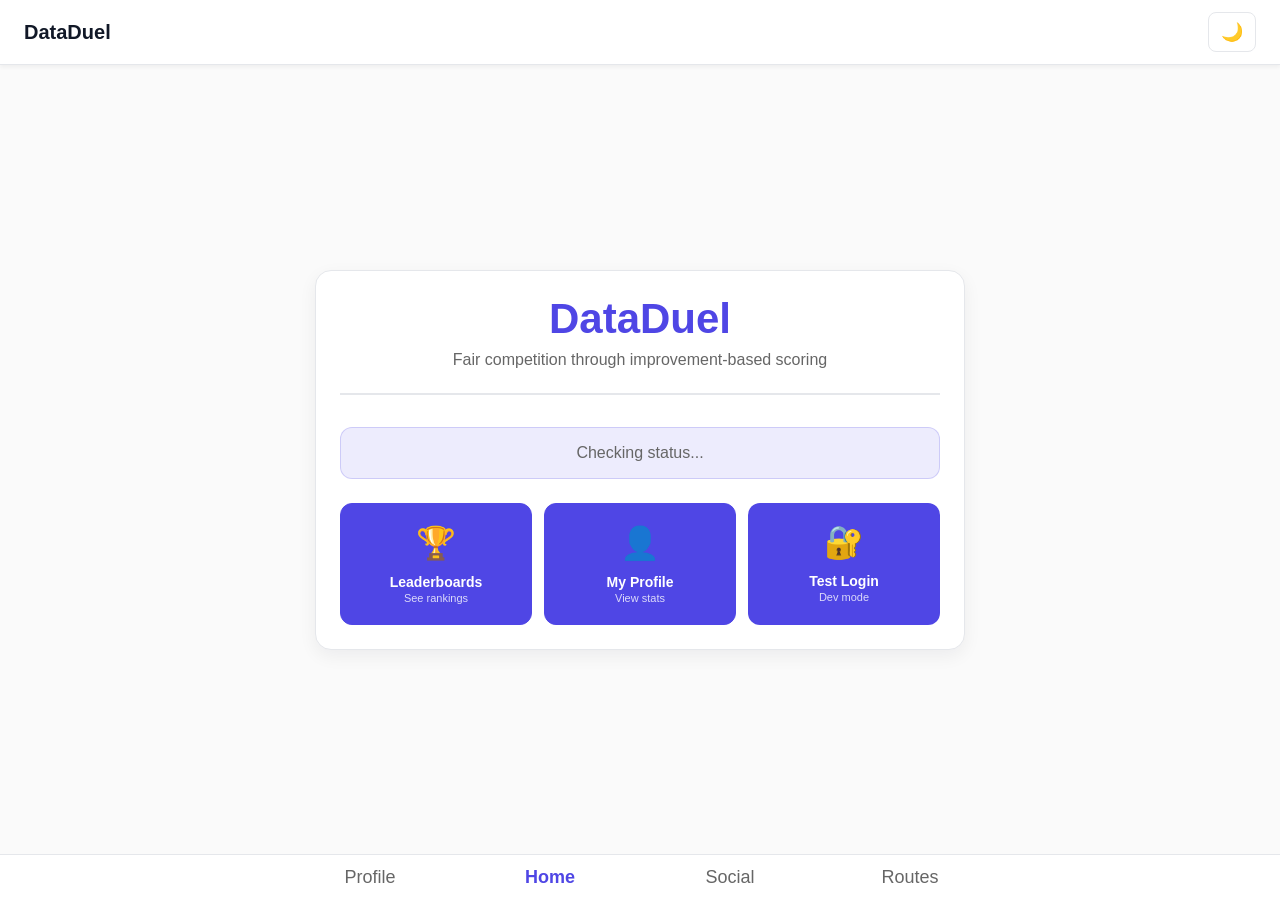
==== DataDuel/frontend/index.html @ a473690c "this should have the frotnend functioning with the backend" ====
<!-- ======================= index.html (HOME) ======================= -->
<!DOCTYPE html>
<html lang="en">
<head>
  <meta charset="UTF-8" />
  <meta name="viewport" content="width=device-width, initial-scale=1" />
  <title>Home – DataDuels</title>
  <link rel="stylesheet" href="styles.css" />
</head>
<body>
  <main class="page">
    <section class="card home-card">
      <div class="hero-section">
        <h1 class="gradient-text">DataDuel</h1>
        <p class="subtitle">Fair competition through improvement-based scoring</p>
      </div>
      
      <div id="authStatus" class="status-card">
        <div id="statusContent">
          <p style="margin:0;">Checking status...</p>
        </div>
      </div>
      
      <div class="action-grid">
        <a class="action-card primary" href="leaderboards.html">
          <div class="action-icon">🏆</div>
          <div class="action-text">
            <strong>Leaderboards</strong>
            <span>See rankings</span>
          </div>
        </a>
        <a class="action-card primary" href="profile.html">
          <div class="action-icon">👤</div>
          <div class="action-text">
            <strong>My Profile</strong>
            <span>View stats</span>
          </div>
        </a> 
        <a id="connectStravaBtn" class="action-card primary" href="#" style="display:none;">
          <div class="action-icon">🔗</div>
          <div class="action-text">
            <strong>Connect Strava</strong>
            <span>Link account</span>
          </div>
        </a>
        <!-- <button id="syncBtn" class="action-card sync-card" style="display:none;">
          <div class="action-icon">🔄</div>
          <div class="action-text">
            <strong>Sync Activities</strong>
            <span>Update data</span>
          </div>
        </button> -->
        <button id="testLoginBtn" class="action-card" style="background:var(--brand); color:white; border:none;">
          <div class="action-icon">🔐</div>
          <div class="action-text">
            <strong>Test Login</strong>
            <span>Dev mode</span>
          </div>
        </button> 
      </div>

      <div id="activitiesOutput"></div>
    </section>
  </main>
  

  <!-- Bottom tabs: Profile, Home, Social, Routes -->
  <nav class="tabs" aria-label="Primary navigation">
    <div class="row">
      <a href="profile.html" aria-label="Profile"><div class="icon">Profile</div></a>
      <a href="index.html" aria-label="Home" class="active"><div class="icon">Home</div></a>
      <a href="social.html" aria-label="Social"><div class="icon">Social</div></a>
      <a href="routes.html" aria-label="Routes"><div class="icon">Routes</div></a>
    </div>
  </nav>

  <script type="module" src="api.js"></script>
  <script src="script.js"></script>
  <script type="module">
    import { API_URL } from './config.js';
    import { db } from "/strava_user_frontend.js";
    async function checkStatus() {
      try {
        //const status = await api.getStatus();
        const statusContent = document.getElementById('statusContent');
        
        if (status.authenticated) {
          statusContent.innerHTML = `
            <p style="margin:0; color:#10b981;">[Connected] Connected to Strava</p>
            <p style="margin:4px 0 0 0; font-size:13px; color:var(--muted);">User ID: ${status.athlete_id}</p>
          `;
          const syncBtn = document.getElementById('syncBtn');
          if (syncBtn) syncBtn.style.display = 'flex';
          const connectBtn = document.getElementById('connectStravaBtn');
          if (connectBtn) connectBtn.style.display = 'none';
        } else {
          statusContent.innerHTML = `
            <p style="margin:0; color:#f59e0b;">[Warning] Not connected to Strava</p>
            <p style="margin:4px 0 0 0; font-size:13px; color:var(--muted);">Connect your Strava account to get started</p>
          `;
          const connectBtn = document.getElementById('connectStravaBtn');
          if (connectBtn) {
            connectBtn.href = `${API_URL}/auth/strava`;
            connectBtn.style.display = 'flex';
          }
        }
      } catch (error) {
        console.error('Status check failed:', error);
        document.getElementById('statusContent').innerHTML = `
          <p style="margin:0; color:#ef4444;">[Error] Backend not reachable</p>
          <p style="font-size:13px; margin:4px 0 0 0; color:var(--muted);">Backend URL: ${API_URL}</p>

        `;
      }
    }
    
    // Handle sync button
    const syncBtn = document.getElementById('syncBtn');
    if (syncBtn) {
      syncBtn.addEventListener('click', async () => {
      const btn = document.getElementById('syncBtn');
      btn.textContent = 'Syncing...';
      btn.disabled = true;
      
      try {
        //const result = await api.syncActivities();
        alert(`Sync successful!\\n\\nWorkouts: ${result.metrics.total_workouts}\\nDistance: ${result.metrics.total_distance_km} km\\nScore: ${result.metrics.score}`);
        checkStatus();
      } catch (error) {
        alert('[Error] Sync failed: ' + error.message);
      } finally {
        btn.textContent = 'Sync Activities';
        btn.disabled = false;
      }
      });
    }
    
    // Set up Connect Strava button
    const connectStravaBtn = document.getElementById('connectStravaBtn');
    if (connectStravaBtn) {
      connectStravaBtn.addEventListener('click', (e) => {
        e.preventDefault();
        window.location.href = connectStravaBtn.href;
      });
    }
    
    // Check status on load
    checkStatus();

    // Handle test login button
    // const testLoginBtn = document.getElementById('testLoginBtn');
    // if (testLoginBtn) {
    //   testLoginBtn.addEventListener('click', async () => {
    //   const btn = document.getElementById('testLoginBtn');
    //   btn.textContent = 'Logging in...';
    //   btn.disabled = true;
      
    //   try {
    //     const response = await fetch(`${API_URL}/api/test-login`, {
    //       method: 'POST',
    //       headers: {
    //         'Content-Type': 'application/json'
    //       }
    //     });
        
    //     const result = await response.json();
        
    //     if (response.ok) {
    //       alert(`Test login successful!\\n\\nAthlete ID: ${result.athlete_id}\\n\\nYou can now test all features.`);
    //       // Refresh status to show connected state
    //       checkStatus();
    //     } else {
    //       alert(`Test login failed:\\n\\n${result.error || 'Unknown error'}\\n\\n${result.message || ''}\\n\\n${result.details || ''}`);
    //     }
    //   } catch (error) {
    //     alert(`Test login error: ${error.message}`);
    //   } finally {
    //     btn.textContent = 'Test Login';
    //     btn.disabled = false;
    //   }
    //   });
    // }

    async function testStravaActivities() {
      const output = document.getElementById("activitiesOutput");
      output.textContent = "Loading activities...\n";

      try {
        const res = await fetch(`${API_URL}/strava/activities`);

        if (!res.ok) {
          output.textContent = `Error: ${res.status}`;
          return;
        }

        const activities = await res.json();
        output.textContent = JSON.stringify(activities, null, 2);

        const { data: { session } } = await db.auth.getSession();
        if (!session) {
            console.error("No active session found!");
            return;
        }
        const res2 = await fetch(`${API_URL}/person/update-activities`, {
            method: "POST",
            headers: { "Content-Type": "application/json" },
            body: JSON.stringify({
                access_token: session.access_token,
                activities: activities
            })
        });
        const ac = res2.json();
        console.log("this is the data: " + JSON.stringify(ac, null, 2));

        // Note: Activity update should be handled separately if needed
        // The original implementation didn't automatically update activities here
        return activities;
      } catch (err) {
        output.textContent = "Request failed: " + err.message;
      }
    }
    testStravaActivities();
  </script>
</body>
</html>
---- DataDuel/frontend/styles.css ----
/* =========================
   THEME TOKENS
   ========================= */
:root {
  --bg: #fafafa;
  --panel: #ffffff;
  --ink: #111827;    /* main text */
  --muted: #666666;  /* secondary text */
  --border: #e5e7eb;
  --brand: #4f46e5;
  --shadow: 0 6px 18px rgba(17,24,39,.06);
}

:root[data-theme="dark"] {
  --bg: #0b0f17;
  --panel: #111827;
  --ink: #f3f4f6;     /* brighter for titles/text in dark */
  --muted: #a1a1aa;   /* readable secondary on dark */
  --border: #2a2f3d;
  --brand: #8b9dff;
  --shadow: 0 6px 18px rgba(0,0,0,.45);
}

/* Optional: smooth theme transition (respects reduced motion) */
* { transition: color .15s linear, background-color .15s linear, border-color .15s linear; }
@media (prefers-reduced-motion: reduce) { * { transition: none !important; } }

/* =========================
   BASE LAYOUT
   ========================= */
body {
  font-family: Arial, sans-serif;
  background: var(--bg);
  color: var(--ink);
  margin: 0;
  display: flex;
  flex-direction: column;
  min-height: 100vh;
}

main.page {
  flex: 1;
  padding: 32px;
  display: grid;
  place-items: center;
  text-align: center;
}

.card {
  background: var(--panel);
  border: 1px solid var(--border);
  border-radius: 16px;
  padding: 24px;
  width: min(680px, 92%);
  box-shadow: var(--shadow);
}

/* =========================
   TYPOGRAPHY
   ========================= */
h1 {
  margin: 0 0 8px;
  font-size: 28px;
  color: var(--ink);  /* ensure titles adapt to theme */
}

h2, h3, h4, h5, h6 { color: var(--ink); }

p {
  margin: 0 0 16px;
  color: var(--muted);
}

/* =========================
   BUTTONS
   ========================= */
.btn {
  display: inline-block;
  padding: 10px 14px;
  border-radius: 999px;
  text-decoration: none;
  border: 1px solid var(--border);
  background: var(--panel);
  color: var(--ink);
  font-weight: 600;
}

.btn.primary {
  background: var(--brand);
  color: #fff;
  border-color: var(--brand);
}

/* Dark-specific lift for neutral buttons (better contrast) */
[data-theme="dark"] .btn {
  background: #1d2330;
  border-color: var(--border);
  color: var(--ink);
}

/* =========================
   TABS (BOTTOM NAV)
   ========================= */
nav.tabs {
  position: sticky;
  bottom: 0;
  background: var(--panel);
  border-top: 1px solid var(--border);
}

nav.tabs .row {
  display: grid;
  grid-template-columns: repeat(4, 1fr);
  max-width: 720px;
  margin: 0 auto;
}

nav.tabs a {
  display: grid;
  place-items: center;
  gap: 4px;
  padding: 12px 0;
  text-decoration: none;
  color: var(--muted);
  font-size: 14px;
}

nav.tabs a.active {
  color: var(--brand);
  font-weight: 700;
}

.icon { font-size: 18px; }

/* =========================
   DIALOGS & FORMS
   ========================= */
dialog {
  border: none;
  border-radius: 12px;
  width: min(480px, 92%);
  box-shadow: 0 10px 30px rgba(0,0,0,.15);
  background: var(--panel);
  color: var(--ink);
}

dialog::backdrop { background: rgba(0,0,0,.35); }

.form { display: grid; gap: 10px; }
.form label { font-weight: 600; }

.form input,
.form textarea,
.form select {
  width: 100%;
  padding: 10px;
  border: 1px solid var(--border);
  border-radius: 8px;
  background: var(--panel);
  color: var(--ink);
}

.row-actions { display: flex; gap: 8px; }
.inline { display: flex; align-items: center; gap: 8px; }
.hint.meta { color: var(--muted); font-size: 12px; }
.section-title { font-size: 16px; margin: 16px 0 8px; }

/* =========================
   DARK THEME TUNING
   ========================= */

/* Make panel headings and list titles dimmer in dark mode for readability */
[data-theme="dark"] .route div[style*="font-weight:700"],
[data-theme="dark"] .leaderboard .name,
[data-theme="dark"] .leaderboard td:first-child {
  color: #d1d5db !important; /* soft neutral, not blinding white */
}

/* Optional: tweak meta text for better contrast */
[data-theme="dark"] .meta2 {
  color: #020406;
}

/* Optional: soften contrast on bright route thumb labels */
[data-theme="dark"] .thumb {
  background: linear-gradient(135deg, #1e293b, #374151);
  color: #c7d2fe; /* pale lavender-blue */
}

/* =========================
   FIX: Leaderboard highlight legibility
   ========================= */

/* Make sure leaderboard text is readable */
.leaderboard th,
.leaderboard td {
  color: var(--ink);
  border-color: var(--border);
}

/* Highlight row for "You" (2nd row or .you class) */
.lb-table tr.you,
.leaderboard tr.you {
  background-color: rgba(79, 70, 229, 0.1) !important;  /* brand color with transparency */
  border-left: 3px solid var(--brand);
}

/* Dark theme version */
[data-theme="dark"] .lb-table tr.you,
[data-theme="dark"] .leaderboard tr.you {
  background-color: rgba(139, 157, 255, 0.15) !important;
  border-left-color: var(--brand);
}

/* Ensure text inside cells stays readable */
.lb-table tr.you td,
.leaderboard tr.you td {
  color: var(--ink) !important;
}


/* ========== Routes ========== */
.route-name { font-weight: 700; color: var(--ink); }
/* A touch darker than pure white in dark mode for easier reading */
[data-theme="dark"] .route-name { color: #0a0b10 !important; }

/* Meta stays clearly secondary in dark mode */
[data-theme="dark"] .meta { color: #e8eaed; }


/* =========================
   HEADER WITH THEME TOGGLE
   ========================= */

.header h1 {
  font-size: 20px;
  margin: 0;
  font-weight: 700;
  text-align: left;
}

.header {
  position: sticky;
  top: 0;
  z-index: 100;
  background: var(--panel);
  border-bottom: 1px solid var(--border);
  padding: 12px 24px;
  display: flex;
  justify-content: space-between;
  align-items: center;
  box-shadow: 0 2px 4px rgba(0,0,0,0.05);
}

.back-button {
  display: inline-flex;
  align-items: center;
  justify-content: center;
  width: 32px;
  height: 32px;
  border-radius: 8px;
  border: 1px solid var(--border);
  background: var(--bg);
  color: var(--ink);
  text-decoration: none;
  transition: all 0.2s ease;
  margin-right: 12px;
  vertical-align: middle;
}

.back-button:hover {
  background: var(--brand);
  color: white;
  border-color: var(--brand);
  transform: translateX(-2px);
}

.page-title-with-back {
  display: flex;
  align-items: center;
  gap: 0;
  margin: 0 0 8px;
}

.theme-toggle {
  background: none;
  border: 1px solid var(--border);
  border-radius: 8px;
  padding: 8px 12px;
  cursor: pointer;
  display: flex;
  align-items: center;
  gap: 6px;
  font-size: 18px;
  transition: all 0.2s ease;
  color: var(--ink);
}

.theme-toggle:hover {
  background: var(--bg);
  transform: scale(1.05);
}

.theme-toggle:active {
  transform: scale(0.95);
}

/* =========================
   HOME PAGE STYLES
   ========================= */
.home-card {
  max-width: 600px;
}

.hero-section {
  text-align: center;
  margin-bottom: 32px;
  padding-bottom: 24px;
  border-bottom: 2px solid var(--border);
}

.gradient-text {
  color: var(--brand);
  font-size: 42px;
  font-weight: 800;
  margin-bottom: 8px;
}

.subtitle {
  font-size: 16px;
  color: var(--muted);
  margin: 0;
}

.status-card {
  margin: 24px 0;
  padding: 16px;
  border-radius: 12px;
  background: rgba(79, 70, 229, 0.1);
  border: 1px solid rgba(79, 70, 229, 0.2);
}

[data-theme="dark"] .status-card {
  background: rgba(139, 157, 255, 0.1);
  border-color: rgba(139, 157, 255, 0.2);
}

.action-grid {
  display: grid;
  grid-template-columns: repeat(auto-fit, minmax(140px, 1fr));
  gap: 12px;
  margin-top: 24px;
}

.action-card {
  display: flex;
  flex-direction: column;
  align-items: center;
  gap: 8px;
  padding: 20px 16px;
  border-radius: 12px;
  border: 1px solid var(--border);
  background: var(--panel);
  text-decoration: none;
  color: var(--ink);
  transition: all 0.2s ease;
  cursor: pointer;
}

.action-card:hover {
  transform: translateY(-2px);
  box-shadow: 0 4px 12px rgba(0,0,0,0.1);
  border-color: var(--brand);
}

.action-card.primary {
  background: var(--brand);
  color: white;
  border-color: var(--brand);
}

.action-card.sync-card {
  background: var(--brand);
  color: white;
  border: none;
  opacity: 0.9;
}

.action-card.sync-card:hover {
  opacity: 1;
}

.action-icon {
  font-size: 32px;
  margin-bottom: 4px;
}

.action-text {
  text-align: center;
  display: flex;
  flex-direction: column;
  gap: 2px;
}

.action-text strong {
  font-size: 14px;
  font-weight: 600;
}

.action-text span {
  font-size: 11px;
  opacity: 0.8;
}

/* =========================
   PROFILE PAGE STYLES
   ========================= */
.profile-card {
  max-width: 600px;
}

.profile-header {
  display: flex;
  align-items: center;
  gap: 16px;
  padding-bottom: 24px;
  border-bottom: 2px solid var(--border);
  margin-bottom: 24px;
}

.avatar-container {
  position: relative;
}

.avatar-large {
  width: 80px;
  height: 80px;
  border-radius: 50%;
  border: 3px solid var(--brand);
  object-fit: cover;
}

.avatar-badge {
  position: absolute;
  bottom: -4px;
  right: -4px;
  background: var(--brand);
  border-radius: 50%;
  width: 28px;
  height: 28px;
  display: flex;
  align-items: center;
  justify-content: center;
  font-size: 14px;
  border: 2px solid var(--panel);
}

.profile-info {
  flex: 1;
  text-align: left;
}

.profile-info h1 {
  margin: 0 0 4px;
  font-size: 24px;
}

.profile-meta {
  color: var(--muted);
  font-size: 14px;
  margin: 0;
}

.warning-banner {
  padding: 12px 16px;
  margin: 16px 0;
  background: linear-gradient(135deg, #fef3c7 0%, #fde68a 100%);
  border: 1px solid #fbbf24;
  border-radius: 10px;
  text-align: center;
  font-size: 14px;
}

[data-theme="dark"] .warning-banner {
  background: linear-gradient(135deg, #78350f 0%, #92400e 100%);
  border-color: #f59e0b;
  color: #fef3c7;
}

.stats-grid {
  display: grid;
  grid-template-columns: repeat(auto-fit, minmax(100px, 1fr));
  gap: 12px;
  margin: 24px 0;
}

.stat-card {
  background: var(--bg);
  border: 1px solid var(--border);
  border-radius: 12px;
  padding: 16px;
  text-align: center;
  transition: all 0.2s ease;
}

.stat-card:hover {
  transform: translateY(-2px);
  box-shadow: 0 4px 8px rgba(0,0,0,0.1);
}

.stat-card.highlight {
  background: linear-gradient(135deg, rgba(79, 70, 229, 0.15) 0%, rgba(99, 102, 241, 0.2) 100%);
  border-color: var(--brand);
}

.stat-value {
  font-size: 24px;
  font-weight: 700;
  color: var(--brand);
  margin-bottom: 4px;
}

.stat-label {
  font-size: 11px;
  color: var(--muted);
  text-transform: uppercase;
  letter-spacing: 0.5px;
}

.profile-actions {
  display: flex;
  gap: 12px;
  margin-top: 24px;
  flex-wrap: wrap;
}

.pill-btn {
  flex: 1;
  min-width: 140px;
  display: flex;
  align-items: center;
  justify-content: center;
  gap: 8px;
  padding: 12px 20px;
  border: 1px solid var(--border);
  border-radius: 999px;
  background: var(--panel);
  color: var(--ink);
  text-decoration: none;
  font-weight: 600;
  transition: all 0.2s ease;
}

.pill-btn:hover {
  background: var(--brand);
  color: white;
  border-color: var(--brand);
  transform: translateY(-1px);
}

/* =========================
   ACCESSIBILITY
   ========================= */
:focus-visible {
  outline: 2px solid var(--brand);
  outline-offset: 2px;
  border-radius: 8px;
}
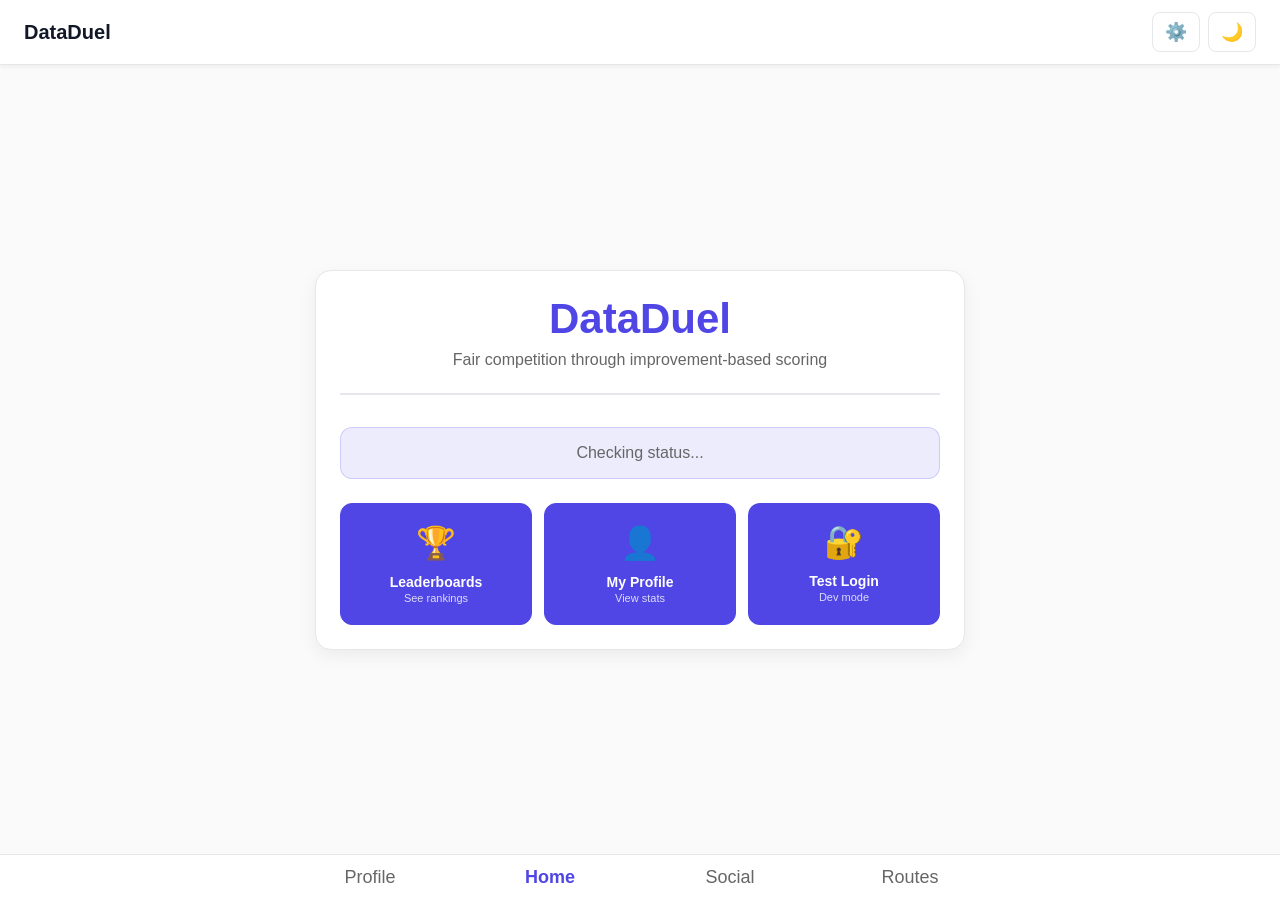
==== commit 0c7efd94: "ui tooltip and login menu" ====
--- a/DataDuel/frontend/index.html
+++ b/DataDuel/frontend/index.html
@@ -37,7 +37,7 @@
             <span>View stats</span>
           </div>
         </a> 
-        <a id="connectStravaBtn" class="action-card primary" href="#" style="display:none;">
+        <a id="connectStravaBtn" class="action-card primary" href="http://localhost:5500/strava.html" style="display:none;">
           <div class="action-icon">🔗</div>
           <div class="action-text">
             <strong>Connect Strava</strong>
--- a/DataDuel/frontend/styles.css
+++ b/DataDuel/frontend/styles.css
@@ -305,6 +305,57 @@
   transform: scale(0.95);
 }
 
+.login-toggle {
+  background: none;
+  border: 1px solid var(--border);
+  border-radius: 8px;
+  padding: 8px 12px;
+  cursor: pointer;
+  display: flex;
+  align-items: center;
+  gap: 6px;
+  font-size: 18px;
+  transition: all 0.2s ease;
+  color: var(--ink);
+  text-decoration: none;
+}
+
+.login-toggle:hover {
+  background: var(--bg);
+  transform: scale(1.05);
+}
+
+.login-toggle:active {
+  transform: scale(0.95);
+}
+
+.stats-tooltip-btn {
+  background: none;
+  border: 1px solid var(--border);
+  border-radius: 50%;
+  width: 28px;
+  height: 28px;
+  padding: 0;
+  cursor: pointer;
+  display: flex;
+  align-items: center;
+  justify-content: center;
+  font-size: 14px;
+  transition: all 0.2s ease;
+  color: var(--ink);
+  flex-shrink: 0;
+}
+
+.stats-tooltip-btn:hover {
+  background: var(--bg);
+  border-color: var(--brand);
+  transform: scale(1.1);
+}
+
+.stats-tooltip-btn:active {
+  transform: scale(0.95);
+}
+
 /* =========================
    HOME PAGE STYLES
    ========================= */
@@ -489,9 +540,15 @@
 
 .stats-grid {
   display: grid;
-  grid-template-columns: repeat(auto-fit, minmax(100px, 1fr));
+  grid-template-columns: repeat(3, 1fr);
   gap: 12px;
   margin: 24px 0;
+}
+
+@media (max-width: 600px) {
+  .stats-grid {
+    grid-template-columns: repeat(2, 1fr);
+  }
 }
 
 .stat-card {
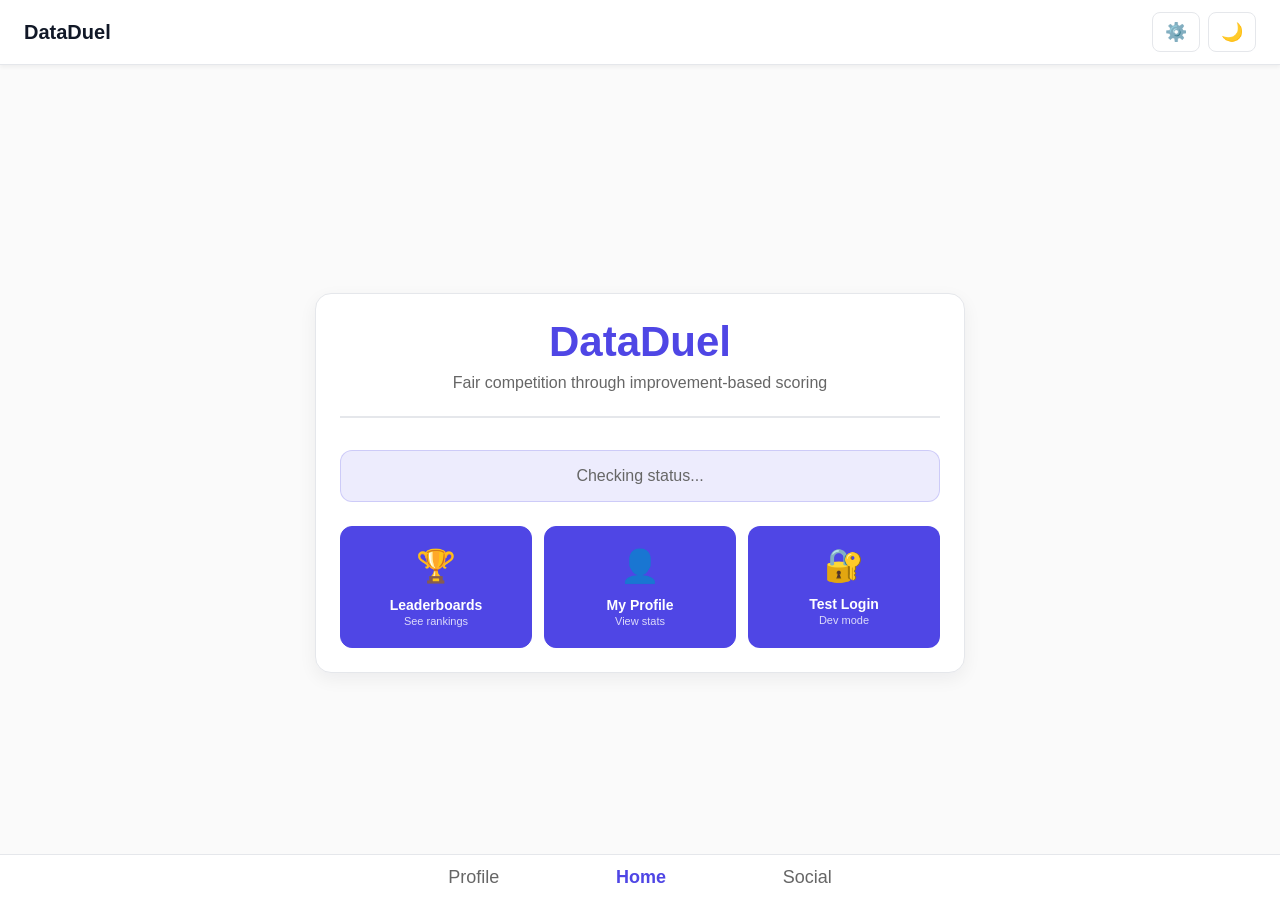
==== commit d5ce4ea4: "removed routes navigation" ====
--- a/DataDuel/frontend/index.html
+++ b/DataDuel/frontend/index.html
@@ -65,13 +65,11 @@
   </main>
   
 
-  <!-- Bottom tabs: Profile, Home, Social, Routes -->
   <nav class="tabs" aria-label="Primary navigation">
     <div class="row">
       <a href="profile.html" aria-label="Profile"><div class="icon">Profile</div></a>
       <a href="index.html" aria-label="Home" class="active"><div class="icon">Home</div></a>
       <a href="social.html" aria-label="Social"><div class="icon">Social</div></a>
-      <a href="routes.html" aria-label="Routes"><div class="icon">Routes</div></a>
     </div>
   </nav>
 
@@ -101,7 +99,7 @@
           `;
           const connectBtn = document.getElementById('connectStravaBtn');
           if (connectBtn) {
-            connectBtn.href = `${API_URL}/auth/strava`;
+            connectBtn.href = 'http://localhost:5500/Strava.html';
             connectBtn.style.display = 'flex';
           }
         }
--- a/DataDuel/frontend/styles.css
+++ b/DataDuel/frontend/styles.css
@@ -101,23 +101,40 @@
 /* =========================
    TABS (BOTTOM NAV)
    ========================= */
-nav.tabs {
-  position: sticky;
-  bottom: 0;
-  background: var(--panel);
-  border-top: 1px solid var(--border);
-}
-
-nav.tabs .row {
-  display: grid;
-  grid-template-columns: repeat(4, 1fr);
-  max-width: 720px;
-  margin: 0 auto;
-}
+   nav.tabs {
+    position: fixed; 
+    bottom: 0;
+    left: 0;         
+    width: 100%;      
+    z-index: 1000;    
+    
+    background: var(--panel);
+    border-top: 1px solid var(--border);
+ 
+    display: flex;   
+    justify-content: center; 
+  }
+
+  nav.tabs .row {
+    /* This wrapper holds the tabs */
+    display: flex;
+    
+    max-width: 500px;
+    width: 100%;     
+    
+    /* Distribute space evenly among the tabs */
+    justify-content: space-around; 
+    align-items: center;
+    
+    margin: 0; 
+    gap: 0;   
+    padding: 0; 
+  }
 
 nav.tabs a {
-  display: grid;
-  place-items: center;
+  display: flex;
+  flex-direction: column;
+  align-items: center;
   gap: 4px;
   padding: 12px 0;
   text-decoration: none;
@@ -623,3 +640,4 @@
   outline-offset: 2px;
   border-radius: 8px;
 }
+
